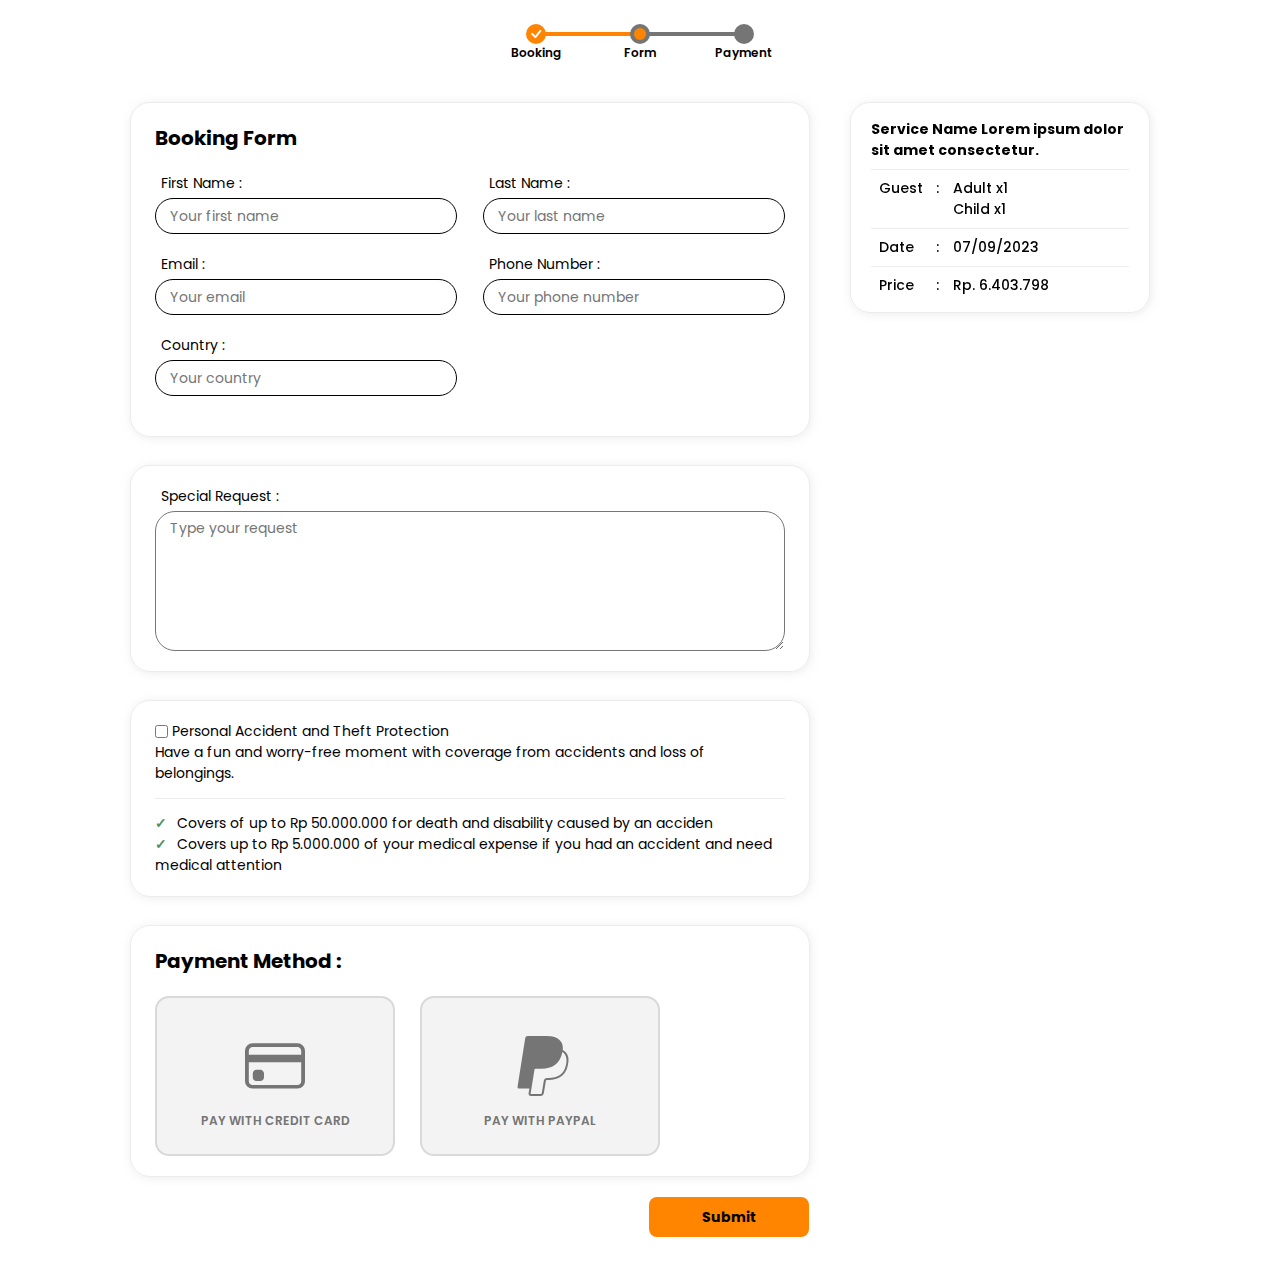
==== booking-form/index.html @ c2bf3e69 "fix result" ====
<!DOCTYPE html>
<html lang="en">
  <head>
    <meta charset="UTF-8" />
    <meta name="viewport" content="width=device-width, initial-scale=1.0" />
    <title>Booking Form</title>
    <link rel="stylesheet" href="/css/global.css" />
    <link rel="preconnect" href="https://fonts.googleapis.com" />
    <link rel="preconnect" href="https://fonts.gstatic.com" crossorigin />
    <link
      href="https://fonts.googleapis.com/css2?family=Poppins:ital,wght@0,200;0,300;0,400;0,500;0,600;0,700;0,800;0,900;1,200;1,300;1,400;1,500;1,600;1,700;1,800;1,900&display=swap"
      rel="stylesheet"
    />
    <link
      rel="stylesheet"
      href="https://cdn.jsdelivr.net/npm/bootstrap-icons@1.10.5/font/bootstrap-icons.css"
    />
  </head>
  <body>
    <main class="content111">
      <div class="step-containerhjk1270">
        <span class="step-grouphjk1270">
          <div class="label-done1270">
            <i class="bi bi-check"></i>
          </div>
          <p>Booking</p>
        </span>
        <span class="step-grouphjk1270">
          <div class="label-hjk1270 label-hjk1270-active"></div>
          <p>Form</p>
        </span>
        <span class="step-grouphjk1270">
          <div class="label-hjk1270"></div>
          <p>Payment</p>
        </span>
      </div>
      <section class="container2side1111">
        <article class="form-booking-comp111">
          <div class="form-booking10101">
            <h1 class="title-form10101">Booking Form</h1>
            <label for="first-name" class="inputs-booking10101">
              <div class="label-witherr11">
                <p>First Name :</p>
                <p id="err-fn" class="err-input10101">*input empty</p>
              </div>
              <input
                type="text"
                name="first_name"
                id="first-name"
                placeholder="Your first name"
              />
            </label>
            <label for="last-name" class="inputs-booking10101">
              <div class="label-witherr11">
                <p>Last Name :</p>
                <p id="err-ln" class="err-input10101">*input empty</p>
              </div>
              <input
                type="text"
                name="last_name"
                id="last-name"
                placeholder="Your last name"
              />
            </label>
            <label for="email" class="inputs-booking10101">
              <div class="label-witherr11">
                <p>Email :</p>
                <p id="err-email" class="err-input10101">*input empty</p>
              </div>
              <input
                type="text"
                name="email"
                id="email"
                placeholder="Your email"
              />
            </label>
            <label for="phone" class="inputs-booking10101">
              <div class="label-witherr11">
                <p>Phone Number :</p>
                <p id="err-phone" class="err-input10101">*input empty</p>
              </div>
              <input
                type="text"
                name="phone"
                id="phone"
                placeholder="Your phone number"
              />
            </label>
            <label for="country" class="inputs-booking10101">
              <div class="label-witherr11">
                <p>Country :</p>
                <p id="err-country" class="err-input10101">*input empty</p>
              </div>
              <input
                type="text"
                name="country"
                id="country"
                placeholder="Your country"
              />
            </label>
          </div>
          <!-- <div class="form-booking10101">
            <h2 class="title-form10101">Pickup Details</h2>
            <label for="pickup-loc" class="inputs-booking10101">
              <div class="label-witherr11">
                <p>Pickup location :</p>
                <p id="err-pickup" class="err-input10101">*input empty</p>
              </div>
              <input
                type="text"
                name="pickup"
                id="pickup-loc"
                placeholder="Pickup location"
              />
            </label>
            <label for="dropoff-loc" class="inputs-booking10101">
              <div class="label-witherr11">
                <p>Drop-off location :</p>
                <p id="err-dropoff" class="err-input10101">*input empty</p>
              </div>
              <input
                type="text"
                name="dropoff"
                id="dropoff-loc"
                placeholder="Drop-off location"
              />
            </label>
          </div> -->
          <div class="form-booking10101">
            <label for="request" class="inputs-booking10101">
              <p>Special Request :</p>
              <textarea
                name="request"
                id="request"
                rows="6"
                placeholder="Type your request"
              ></textarea>
            </label>
          </div>
          <div class="form-booking10101">
            <div class="flex">
              <input type="checkbox" name="protection" id="protection" />
              <label for="protection"
                >Personal Accident and Theft Protection</label
              >
            </div>
            <p>
              Have a fun and worry-free moment with coverage from accidents and
              loss of belongings.
            </p>
            <ul class="desc-prot111">
              <li>
                Covers of up to Rp 50.000.000 for death and disability caused by
                an acciden
              </li>
              <li>
                Covers up to Rp 5.000.000 of your medical expense if you had an
                accident and need medical attention
              </li>
            </ul>
          </div>
          <div class="form-booking10101">
            <h2 class="title-form10101">Payment Method :</h2>
            <label for="credit-card" class="payment-method1270">
              <i class="bi bi-credit-card"></i>
              <input
                type="radio"
                name="payment"
                id="credit-card"
                value="credit-card"
              />
              <p>PAY WITH CREDIT CARD</p>
            </label>
            <label for="paypal" class="payment-method1270">
              <i class="bi bi-paypal"></i>
              <input type="radio" name="payment" id="paypal" value="paypal" />
              <p>PAY WITH PAYPAL</p>
            </label>
            <p id="err-payment" class="err-paymentmethod1111">
              *payment method not selected
            </p>
          </div>
        </article>

        <span class="side-content111">
          <div class="result-side111">
            <h2 class="mb-2">
              Service Name Lorem ipsum dolor sit amet consectetur.
            </h2>
            <div class="flexgap5678">
              <p class="tags8909">Guest</p>
              <span>
                <p>Adult x1</p>
                <p>Child x1</p>
              </span>
            </div>
            <div class="flexgap5678">
              <p class="tags8909">Date</p>
              <p>07/09/2023</p>
            </div>
            <div class="flexgap5678">
              <p class="tags8909">Price</p>
              <p>Rp. 6.403.798</p>
            </div>
          </div>
        </span>
      </section>
      <div class="actionpage1270">
        <button id="submit-booking" class="btn-prime">Submit</button>
      </div>
    </main>
  </body>

  <script src="./booking-form.js"></script>
</html>
---- css/global.css ----
:root {
  --max-width: 1080px;
  --color-primary: #ff8400;
  --color-primary-50: #ff840050;
  --color-primary-hover: #cc8200;
  --color-secondary: #c38154;
  --color-accent: #757575;
  --color-newaccent: #f9e0bb;
  --color-slate: #d9d9d9;
  --color-slate-80: #d9d9d980;
  --color-slate-50: #d9d9d950;
}

html {
  scroll-behavior: smooth;
}
* {
  margin: 0;
  box-sizing: border-box;
}

main * {
  font-family: "poppins", sans-serif;
  font-size: 14px;
  transition: all;
  transition-duration: 500ms;
}
body {
  display: flex;
  justify-content: center;
  padding: 24px 0;
}
button {
  background-color: transparent;
  box-shadow: none;
  border: none;
  border-radius: 8px;
  cursor: pointer;
}
/* Hide scrollbar for Chrome, Safari and Opera */
.no-scrollbar::-webkit-scrollbar {
  display: none;
}

/* Hide scrollbar for IE, Edge and Firefox */
.no-scrollbar {
  -ms-overflow-style: none; /* IE and Edge */
  scrollbar-width: none; /* Firefox */
}

select {
  border: none;
  outline: none;
  background-color: transparent;
  /* appearance: none; */
}

.bi-star-fill {
  color: var(--color-primary);
  font-size: 15px;
  margin-right: 4px;
}
.mb-2 {
  margin-bottom: 8px;
}
.mb-5 {
  margin-bottom: 20px;
}
.my-111111 {
  margin: 6px 0;
}
.flex {
  display: flex;
  align-items: center;
  gap: 4px;
}
.flex-wrap111 {
  display: flex;
  flex-wrap: wrap;
  gap: 4px;
}

.group-comp111 {
  display: flex;
  gap: 8px;
  align-items: center;
}

.content111 {
  display: flex;
  flex-direction: column;
  width: 100%;
  max-width: var(--max-width);
  padding: 0 30px;
  /* border: solid 1px; */
}
.filter-component111 {
  display: flex;
  flex-wrap: wrap;
  gap: 16px;
}

.discount1111,
.tagprice-discount {
  font-size: 12px;
  color: var(--color-accent);
  text-decoration: line-through;
}

.btn-line111 {
  font-weight: 500;
  color: darkblue;
  text-decoration: underline;
  cursor: pointer;
  padding: 2px 4px;
  /* border: solid 1px; */
}
.btn-line111:hover {
  color: var(--color-primary);
}
.btn-prime {
  display: flex;
  justify-content: center;
  align-items: center;
  height: 40px;
  padding: 0 24px;
  font-weight: 700;
  border-radius: 8px;
  background-color: var(--color-primary);
  text-decoration: none;
  color: black;
}
.btn-prime:hover,
.btn-outline-prime:hover {
  scale: 1.05;
  /* border-radius: 20px; */
}
.btn-outline-prime {
  display: flex;
  justify-content: center;
  align-items: center;
  height: 40px;
  padding: 0 24px;
  font-weight: 700;
  border-radius: 8px;
  border: solid 2px var(--color-primary);
  background-color: white;
  text-decoration: none;
  color: var(--color-primary);
}
.btn-roundfull-sec {
  display: flex;
  align-items: center;
  gap: 16px;
  /* height: 32px; */
  padding: 4px 12px;
  border-radius: 16px;
  text-decoration: none;
  color: black;
  font-weight: 500;
  background-color: var(--color-slate);
  cursor: pointer;
}
.btn-roundfull-sec:hover {
  background-color: var(--color-slate-80);
}

label:has(.bi-search) {
  display: flex;
  gap: 12px;
  align-items: center;
  padding: 4px 16px;
  border-radius: 16px;
  background-color: var(--color-slate);
}
label:has(.bi-search) input {
  outline: none;
  border: none;
  background-color: transparent;
}

.btn-square-round-outline {
  display: flex;
  gap: 8px;
  align-items: center;
  padding: 4px 16px;
  border: solid 2px;
  border-radius: 8px;
  cursor: pointer;
}

.btn-square-round-outline:hover,
.btn-square-round-outline:focus {
  border-radius: 20px;
}

.filter-component112 {
  display: flex;
  flex-wrap: wrap;
  margin-right: auto;
  gap: 32px;
}

.filter-component122 {
  display: flex;
  flex-wrap: wrap;
  gap: 20px;
  border-left: solid 1px var(--color-slate-80);
  padding: 0 0 0 20px;
}

.mapping-card {
  display: flex;
  flex-wrap: wrap;
  gap: 16px;
}

/* CARD STYLE */
.cardprod {
  width: 242.5px;
  /* min-width: 240px;
  max-width: 256px; */
  min-height: 328px;
  /* background-color: var(--color-slate-80); */
  border: solid 1px var(--color-slate-80);
  border-radius: 16px;
  overflow: hidden;
  cursor: pointer;
  text-decoration: none;
  color: black;
}
.cardprod:hover {
  scale: 1.02;
  border-radius: 8px;
  box-shadow: 0px 0px 10px var(--color-slate);
}
.cardprod:hover img {
  scale: 1.15;
}

.imgmap-card {
  width: 100%;
  height: 125px;
  display: flex;
  overflow: hidden;
}
.imgmap-card img {
  width: 100%;
  height: auto;
  object-fit: cover;
}

.descmap-card {
  display: flex;
  flex-direction: column;
  padding: 16px;
}
.descmap-card .rate-descmapcard {
  display: flex;
  align-items: flex-end;
}
.descmap-card .rate-descmapcard {
  color: var(--color-accent);
}

.tagmap-card {
  padding: 2px 8px;
  border-radius: 16px;
  background-color: var(--color-slate-50);
  color: var(--color-accent);
  font-size: 12px;
}
.tagprice-mapcard {
  font-size: 16px;
}

.tagmap-card-prime {
  padding: 2px 8px;
  border-radius: 12px;
  background-color: var(--color-primary-50);
  color: var(--color-primary);
  font-weight: 500;
}

/* END CARD STYLE */

/* PAGINATION STYLE */
.pagination-container111 {
  display: flex;
  justify-content: center;
  gap: 20px;
}
.btn-pagination111 {
  display: flex;
  align-items: center;
  height: 44px;
  padding: 0 12px;
  border-radius: 10px;
  border: solid 2px;
  cursor: pointer;
  font-weight: 600;
}
.btn-pagination111:hover {
  scale: 1.05;
  background-color: var(--color-primary-50);
  border-color: var(--color-primary);
}
.btn-pagination111:has(i) .bi {
  font-size: 20px;
}
/* END PAGINATION STYLE */

/* DROP DOWN FILTER */
#btn-filter {
  display: none;
}
.btn-square-round-outline:has(input[type="checkbox"]:checked) {
  border-radius: 20px;
}
.backcomp111 {
  display: none;
  justify-content: center;
  align-items: center;
  position: fixed;
  top: 0;
  left: 0;
  width: 100vw;
  height: 100vh;
  background-color: rgba(0, 0, 0, 0.8);
  z-index: 12;
}
.maxwidth-comp {
  max-width: var(--max-width);
  display: grid;
  place-items: center;
  /* border: solid 1px black; */
}
.dropcontent-filter {
  display: flex;
  flex-direction: column;
  padding: 16px;
  border: solid 1px var(--color-slate-50);
  background-color: white;
  border-radius: 20px;
  width: 50%;
  max-height: 80vh;
  /* max-width: 80%; */
  /* min-width: 500px;
  min-height: 300px; */
  /* position: absolute;
  top: 52px;
  right: 0; */
  /* z-index: 20; */
  box-shadow: -1px 1px 20px var(--color-slate-80);
}
.content-onscroll111 {
  width: 100%;
  height: 100%;
  display: flex;
  flex-direction: column;
  overflow-y: auto;
}
.head-modal111 {
  display: flex;
  justify-content: space-between;
  align-items: center;
  position: relative;
}
.head-modal111 h3 {
  font-size: 20px;
  color: var(--color-primary);
  text-shadow: 1px 1px 3px black;
}
.bi-x-circle {
  margin-top: 2px;
  font-size: 30px;
}
.head-modal111 button {
  width: 31px;
  height: 31px;
  display: flex;
  justify-content: center;
  align-items: center;
  /* border: solid 1px black; */
  border-radius: 50%;
  margin-top: -6px;
  /* position: absolute;
  top: -58px;
  right: -58px;
  z-index: 5; */
}
#btn-close:hover {
  rotate: 90deg;
  color: var(--color-primary);
}
.sub-filter111 {
  border-top: solid 1px var(--color-slate-80);
  padding: 10px 4px;
  margin: 4px 0;
}
.sub-filter111:first-child {
  margin-top: 10px 0;
}
.submit-filter111 {
  display: flex;
  justify-content: end;
  margin-bottom: 0;
  padding-top: 4px;
  padding-bottom: 0;
}
.title-sub111 {
  margin-bottom: 8px;
  display: flex;
  /* align-items: center; */
}
.title-sub111::before {
  content: "";
  display: block;
  width: 6px;
  height: 16px;
  background-color: var(--color-primary);
  /* border-radius: 0 4px 4px 0; */
  margin-right: 4px;
  margin-top: 1px;
}
.filter-price111 {
  display: flex;
  align-items: center;
}
.filter-price111 span {
  width: 26%;
  height: 1px;
  border: solid 1px black;
}
.filter-price111 input {
  padding: 2px 12px;
  outline: none;
  border: solid 2px black;
  border-radius: 16px;
  width: 120px;
}
.filter-price111 input:focus {
  border-radius: 6px;
  border: solid 2px var(--color-primary);
}
/* END DROP DOWN FILTER */

/* POPULAR SLIDER */
.h2-popular111 {
  display: flex;
}
.h2-popular111::before {
  content: "";
  display: block;
  width: 8px;
  height: 18px;
  margin: 1px 6px 0 0;
  background-color: var(--color-primary);
  border-top-right-radius: 4px;
  border-bottom-right-radius: 4px;
}
section:has(.swiper) {
  position: relative;
}
.swiper {
  width: 100%;
  height: 340px;
}
.swiper .cardprod {
  width: 100%;
}
.swiper .cardprod:hover {
  scale: 1;
}
section .swiper-button-prev {
  width: 36px;
  height: 36px;
  border-radius: 50%;
  border: solid 2px var(--color-primary-50);
  background-color: var(--color-slate-50);
  top: 45%;
  left: -20px;
}
section .swiper-button-next {
  width: 36px;
  height: 36px;
  border-radius: 50%;
  border: solid 2px var(--color-primary-50);
  background-color: var(--color-slate-50);
  top: 45%;
  right: -20px;
}
section .swiper-button-prev:hover,
section .swiper-button-next:hover {
  scale: 1.1;
  border: solid 2px var(--color-primary);
  background-color: var(--color-slate-80);
}
section .swiper-button-prev:active,
section .swiper-button-next:active {
  scale: 0.9;
  transition-duration: 100ms;
}
section .swiper-button-prev::after,
section .swiper-button-next::after {
  font-size: 16px;
  font-weight: 900;
  color: var(--color-primary-50);
  transition: all;
  transition-duration: 500ms;
}
section .swiper-button-prev:hover::after,
section .swiper-button-next:hover::after {
  color: var(--color-primary);
}
/* END POPULAR SLIDER */

/* DETAILS PAGE */
.other-search111 {
  width: 100%;
  display: flex;
  justify-content: end;
  margin-left: auto;
}
.other-search111 input {
  width: 30%;
  height: 40px;
  padding: 0 16px;
  border: solid 2px var(--color-primary-50);
  border-top-left-radius: 20px;
  border-bottom-left-radius: 20px;
}
.other-search111 input:focus {
  outline: none;
  border-color: var(--color-primary);
  border-top-left-radius: 6px;
  border-bottom-left-radius: 6px;
}
.other-search111 input:focus + button {
  background-color: var(--color-primary);
  padding: 0 12px;
  border-top-right-radius: 6px;
  border-bottom-right-radius: 6px;
  color: black;
}
.other-search111 button {
  height: 40px;
  padding: 0 16px 0 8px;
  background-color: var(--color-primary-50);
  border-top-left-radius: 0;
  border-bottom-left-radius: 0;
  border-top-right-radius: 20px;
  border-bottom-right-radius: 20px;
  font-weight: 500;
  color: var(--color-accent);
}
.other-search111 button:active {
  scale: 0.9;
  transition-duration: 100ms;
}

.content-details111 {
  width: 100%;
  display: flex;
  flex-direction: column;
  gap: 8px;
  margin-bottom: 20px;
}
.content-details111 h1 {
  font-size: 24px;
}
.content-details111 .bi-star-fill {
  font-size: 18px;
}
.content-details111 #btn-wishlist {
  margin-left: auto;
  font-weight: 500;
}

.jumbotron-container111 {
  display: flex;
  gap: 6px;
}
.jumbotron111 {
  display: flex;
  width: 70%;
  height: 474px;
  border-radius: 20px 0 0 20px;
  overflow: hidden;
}
.jumbotron111 img {
  width: 100%;
  height: auto;
  object-fit: cover;
}
.jumbotron121 {
  width: 30%;
  display: flex;
  flex-direction: column;
  gap: 6px;
}
.jumbotron121 span {
  display: flex;
  width: 100%;
  height: 50%;
  overflow: hidden;
}
.jumbotron121 span:first-child {
  border-top-right-radius: 20px;
}
.jumbotron121 span:last-child {
  border-bottom-right-radius: 20px;
}
.jumbotron121 span img {
  width: 100%;
  height: auto;
  object-fit: cover;
}

.details-comp111 {
  display: flex;
  gap: 20px;
  margin: 20px 0;
}

.side-content111 {
  width: 30%;
  display: flex;
  flex-direction: column;
  position: relative;
}
.side-content-price111 {
  width: 100%;
  padding: 16px 20px;
  display: flex;
  flex-direction: column;
  /* gap: 14px; */
  background-color: white;
  border: solid 1px var(--color-slate-80);
  border-radius: 20px;
  box-shadow: 1px 1px 8px var(--color-slate-80);
  position: sticky;
  top: 10px;
  right: 0;
  z-index: 1;
}

.side-content-price111 .flex {
  margin-bottom: 14px;
}
.side-content-price111 p {
  font-weight: 500;
}
.side-content-price111 h3 {
  font-size: 20px;
}

/* MAIN DETAILS */
.details-content111 {
  width: 70%;
  /* min-height: 120vh; */
  display: flex;
  flex-direction: column;
  padding-right: 24px;
  /* border: solid 1px var(--color-slate-80);
  padding: 14px 4px;
  border-radius: 20px;
  box-shadow: 1px 1px 8px var(--color-slate-80); */
}
.details-content111 * {
  font-size: 16px;
}
.megaphone-info111 {
  display: flex;
  gap: 8px;
}
.megaphone-info111 .bi-megaphone-fill {
  font-size: 20px;
  color: var(--color-accent);
}
.packs-includes111 {
  display: flex;
  flex-wrap: wrap;
  column-gap: 10%;
  row-gap: 10px;
  margin: 20px 0;
  padding: 14px 0;
  border-top: solid 1px var(--color-slate-80);
  border-bottom: solid 1px var(--color-slate-80);
}
.packs-includes111 .flex {
  gap: 14px;
  /* min-width: 30%; */
}

/* CARD PACKAGE */
.package-components111 {
  width: 100%;
  /* min-height: 160vh; */
  display: flex;
  flex-direction: column;
  margin: 20px 0;
}
.title-package111 {
  margin-top: 20px;
  font-size: 20px;
}
.title-line1111 {
  display: block;
  width: 140px;
  height: 3px;
  margin: 0 0 20px 4px;
  background-color: var(--color-primary);
  border-radius: 2px;
}
.container-package111 {
  width: 100%;
  display: flex;
  flex-direction: column;
  gap: 14px;
}
.card-packages111 {
  width: 100%;
  display: flex;
  flex-direction: column;
  gap: 4px;
  border: solid 1px var(--color-slate-80);
  border-radius: 16px;
  box-shadow: 1px 1px 8px var(--color-slate-80);
}
.card-packages111:hover {
  border-radius: 8px;
  box-shadow: 1px 1px 12px var(--color-slate);
}
.card-content111 {
  flex: 1;
  width: 100%;
  display: flex;
  flex-direction: column;
  /* width: 70%; */
  padding: 12px 12px 12px 16px;
}
.card-content111 h4 {
  font-size: 16px;
  margin-bottom: 8px;
}

.card-side111 {
  width: 240px;
  height: 100%;
  padding: 12px 16px 12px 0;
  display: flex;
  flex-direction: column;
  justify-content: end;
}
.card-side111 .flex {
  margin-bottom: 8px;
}
.card-side111 h5 {
  font-size: 18px;
}
/* END CARD PACKAGE */

/* FORM SELECTED */
.form-component111 {
  width: 100%;
  /* display: flex; */
  display: none;
  gap: 20px;
  padding: 20px;
  border-top: solid 1px var(--color-slate-80);
}
.date-comp1111 {
  flex: 0.5;
}
#caledar,
#calendar * {
  transition: none;
}
#calendar {
  /* width: 100%; */
  /* padding: 12px 16px; */
  flex: 0.7;
  height: 464px;
}
#calendar .fc-header-toolbar {
  border: solid 1px var(--color-slate);
  padding: 14px 20px 16px;
  border-top-left-radius: 12px;
  border-top-right-radius: 12px;
  margin: 0;
}
#calendar table {
  border: solid 1px var(--color-slate);
  border-top: none;
  border-bottom-left-radius: 12px;
  border-bottom-right-radius: 12px;
  overflow: hidden;
}
#calendar .fc .fc-daygrid-body-unbalanced .fc-daygrid-day-events {
  /* min-height: 10px; */
  display: none;
}
#calendar .fc-daygrid-day-events {
  /* display: none; */
  min-height: 1px;
}
.fc .fc-daygrid-day-frame {
  display: flex;
  flex-direction: column;
  justify-content: center;
  align-items: center;
}
#calendar .fc-daygrid-day-top .fc-daygrid-day-number {
  font-size: 16px;
  font-weight: 700;
}
.fc .fc-button-primary {
  background-color: var(--color-primary-50);
  color: black;
}
.fc .fc-highlight {
  background-color: var(--color-primary-50);
}

/* FORM INPUT */
.form-input-group111 {
  display: flex;
  flex-direction: column;
}
.form-input-group111 .h2-popular111 {
  font-size: 18px;
  font-weight: 600;
}
.form-input-group111 .h2-popular111::before {
  height: 24px;
}
.form-input-booking1111 {
  display: flex;
  gap: 20px;
}
.label-form1111 {
  display: flex;
  flex-direction: column;
  gap: 2px;
}
.label-form1111 #datepicker,
.flatpickr-mobile {
  padding: 8px 20px;
  background-color: var(--color-slate-80);
  border-radius: 20px;
  border: none;
  outline: none;
}
.input-qty111 {
  display: flex;
  align-items: center;
  gap: 14px;
  padding: 6px 12px;
  background-color: var(--color-slate-80);
  border-radius: 20px;
}
.input-qty111 p {
  font-style: italic;
  color: var(--color-accent);
  margin-right: auto;
}
.input-qty111 input {
  width: 24px;
  background-color: transparent;
  border: none;
  outline: none;
  text-align: center;
  font-size: 16px;
  font-weight: 700;
}
.input-qty111 i {
  margin-top: 2px;
  font-size: 20px;
}
.btn-qty111 {
  width: 24px;
  height: 24px;
  border-radius: 50%;
  border: solid 2px black;
  display: grid;
  place-content: center;
  background-color: var(--color-primary-50);
}
.btn-qty111:active {
  scale: 0.9;
  transition-duration: 100ms;
}

.form-guest111 {
  flex: 0.3;
  width: 100%;
  display: flex;
  flex-direction: column;
  gap: 20px;
}
.btnaction-container111 {
  display: flex;
  flex-direction: column;
  gap: 14px;
  margin-top: auto;
}
.btnaction-container111 .flex {
  justify-content: center;
}
.total-price111 {
  font-size: 20px;
}
.btnaction-container111 button {
  flex: 1;
}

/* FORM ACTION COMPONENT */
.form-actioncomp111 {
  margin-left: auto;
  margin-top: auto;
}
.form-actioncomp111 .flex {
  min-width: 260px;
  margin-top: 10px;
  justify-content: end;
}
.form-actioncomp111 .flex button {
  flex: 1;
}

/* END FORM SELECTED */

/* MODAL DETAILS */
.comp-bg111 {
  position: fixed;
  top: 0;
  left: 0;
  width: 100vw;
  height: 100vh;
  /* display: grid; */
  display: none;
  place-items: center;
  background-color: rgba(0, 0, 0, 0.8);
  z-index: 2;
}
.content-modal1111 {
  width: 66%;
  height: 80vh;
  background-color: white;
  padding: 20px;
  border-radius: 20px;
  display: flex;
  flex-direction: column;
}
.title-modal-comp111 {
  width: 100%;
  display: flex;
  flex-direction: column;
  position: relative;
}
.title-modal-comp111 #btn-close {
  position: absolute;
  top: -8px;
  right: -8px;
}
.title-modal-comp111 #btn-close:hover {
  /* margin-top: -1px; */
  top: -9px;
}
.content-modal1111 h1 {
  font-size: 20px;
}
.main-modal111 {
  width: 100%;
  height: 100%;
  overflow-y: auto;
  padding-right: 6px;
}
.subcontent-details111 {
  margin: 10px 0 16px 16px;
  padding-bottom: 10px;
  border-bottom: solid 1px var(--color-slate-80);
}
.subcontent-details111:last-child {
  border: none;
}
.subcontent-details111 h3 {
  font-weight: 600;
  margin-top: 14px;
  margin-bottom: 8px;
}
/* END DETAILS PAGE */

.btn-prime:active,
.btn-outline-prime:active,
#btn-close:active,
.btn-slider111:active {
  scale: 1;
  transition-duration: 100ms;
}

.calendar-container {
  display: none;
  /* Other styles */
}

.calendar-header {
  display: flex;
  justify-content: space-between;
  align-items: center;
  background-color: #f0f0f0;
  padding: 8px;
  font-weight: bold;
}

.prev-month,
.next-month {
  cursor: pointer;
}

.calendar-grid {
  display: grid;
  grid-template-columns: repeat(7, 1fr);
  gap: 5px;
  /* Other styles */
}

/* OTHER DESCRIPTIONS */
.other-desc-2222 {
  display: flex;
  flex-direction: row-reverse;
  gap: 20px;
  margin: 60px 0 0;
}
.main-sidecomp-2211 {
  width: 70%;
  display: flex;
  flex-direction: column;
  padding-right: 20px;
  /* border: solid 2px black; */
}
.main-sidecomp-2211 * {
  font-size: 16px;
}
.title-otherdesc111 {
  font-size: 20px;
}
.main-sidecomp-2211 .h2-popular111 {
  padding-top: 16px;
  margin-bottom: 14px;
}
.main-sidecomp-2211 hr {
  margin: 20px 0;
}
.main-sidecomp-2211 li {
  margin-bottom: 10px;
}
.main-sidecomp-2211 li:first-child {
  margin-top: 6px;
}
.main-sidecomp-2211 li:last-child {
  margin-bottom: 20px;
}

/* REVIEW */
#review-asd1 {
  margin-top: 60px;
  margin-bottom: 20px;
  padding-top: 10px;
}
.review-comp1111 {
  width: 100%;
  display: flex;
  flex-direction: column;
  gap: 20px;
}
.card-review1111 {
  width: 100%;
  display: flex;
  gap: 20px;
  padding: 14px;
  border: solid 1px var(--color-slate-80);
  border-radius: 14px;
  box-shadow: 1px 1px 8px var(--color-slate-80);
}
.card-review1111 .images789 {
  width: 100px;
  height: 100px;
  display: flex;
  /* border: solid 2px black; */
  border-radius: 50%;
  overflow: hidden;
}
.images789 img {
  width: 100%;
  height: auto;
  object-fit: cover;
}
.reviewdesc111 {
  flex: 1;
  display: flex;
  flex-direction: column;
}
.reviewdesc111 .date-review7899 {
  font-style: italic;
  color: var(--color-accent);
  margin-left: auto;
  font-size: 14px;
}
.reviewdesc111 h5 {
  margin: 2px 0;
}
.reviewdesc111 .desc7899 {
  font-size: 12px;
}

.side-comp-2222 {
  width: 30%;
  display: flex;
  flex-direction: column;
  align-items: center;
  /* border: solid 2px black; */
  position: relative;
}
.menu-side111 {
  width: 90%;
  display: flex;
  border: solid 1px var(--color-slate-50);
  border-radius: 16px;
  padding: 14px 0;
  margin-top: 14px;
  position: sticky;
  top: 136px;
  left: 0;
  background-color: var(--color-slate-50);
  z-index: 0;
}
.pointer-menu111 {
  display: flex;
  height: 100%;
}
.pointer-menu111 span {
  background-color: var(--color-primary);
  margin-top: 0px;
  width: 14px;
  height: 30px;
  border-top-right-radius: 6px;
  border-bottom-right-radius: 6px;
}
.menu-list1111 {
  width: 100%;
  display: flex;
  flex-direction: column;
  gap: 20px;
}
.btn-menu1111 {
  height: 30px;
  /* border: solid 1px black; */
  text-align: left;
  font-weight: 600;
}

/* END OTHER DESCRIPTIONS */

/* BOOKING PAGE */
.container2side1111 {
  display: flex;
  gap: 20px;
  margin: 20px 0;
}

/* STEP */
.step-containerhjk1270 {
  display: flex;
  gap: 4px;
  margin: auto;
  margin-bottom: 20px;
}
.step-grouphjk1270 {
  display: flex;
  flex-direction: column;
  align-items: center;
  width: 100px;
}
.label-hjk1270 {
  width: 20px;
  height: 20px;
  display: flex;
  border-radius: 50%;
  background-color: var(--color-accent);
  position: relative;
}
.label-hjk1270::after {
  content: "";
  display: flex;
  width: 100px;
  height: 4px;
  background-color: var(--color-accent);
  position: absolute;
  top: 8px;
  left: 16px;
}
.label-hjk1270-active::before {
  content: "";
  display: flex;
  width: 12px;
  height: 12px;
  border-radius: 50%;
  background-color: var(--color-primary);
  position: absolute;
  top: 4px;
  left: 4px;
}
.step-grouphjk1270:last-child .label-hjk1270::after {
  display: none;
  width: 100px;
  height: 4px;
  background-color: var(--color-primary-50);
  position: absolute;
  top: 8px;
  left: 20px;
}
.step-grouphjk1270 p {
  font-size: 12px;
  font-weight: 600;
}
/*  */
.label-done1270 {
  width: 20px;
  height: 20px;
  display: flex;
  border-radius: 50%;
  background-color: var(--color-primary);
  position: relative;
}
.label-done1270::after {
  content: "";
  display: flex;
  width: 100px;
  height: 4px;
  background-color: var(--color-primary);
  position: absolute;
  top: 8px;
  left: 16px;
}
.label-done1270::before {
  content: "";
  display: none;
  width: 12px;
  height: 12px;
  border-radius: 50%;
  background-color: var(--color-slate-80);
  position: absolute;
  top: 4px;
  left: 4px;
}
.label-done1270 .bi {
  position: absolute;
  top: -5px;
  left: 0px;
  font-size: 20px;
  z-index: 1;
  /* color: var(--color-accent); */
  color: white;
}

.form-booking-comp111 {
  width: 70%;
  /* min-height: 200vh; */
  display: flex;
  flex-direction: column;
  padding-right: 20px;
  gap: 28px;
}
.form-booking10101 {
  display: flex;
  flex-wrap: wrap;
  gap: 4%;
  /* gap: 20px; */
  padding: 20px 24px;
  /* margin: 20px 0; */
  border: solid 1px var(--color-slate-80);
  border-radius: 20px;
  box-shadow: 1px 1px 8px var(--color-slate-80);
}
.title-form10101 {
  font-size: 20px;
  width: 100%;
  margin: 0 0 20px;
}
.form-booking10101 .inputs-booking10101 {
  width: 48%;
  /* flex: 0.5; */
  min-width: 200px;
  display: flex;
  flex-direction: column;
}
.label-witherr11,
.inputs-booking10101:has(textarea) p {
  display: flex;
  justify-content: space-between;
  align-items: end;
  padding: 0 6px;
  margin-bottom: 4px;
}
.err-input10101 {
  font-size: 12px;
  color: #ff2171;
  display: none;
}

.inputs-booking10101 input {
  height: 36px;
  border-radius: 18px;
  border: solid 1px black;
  padding: 0 14px;
  margin-bottom: 20px;
}
.inputs-booking10101 input:focus,
.inputs-booking10101 textarea:focus {
  border-radius: 6px;
  border: solid 1px var(--color-primary);
  outline: solid 2px var(--color-primary);
}
.inputs-booking10101 input:not(:placeholder-shown),
.inputs-booking10101 textarea:not(:placeholder-shown) {
  border-radius: 6px;
}
.form-booking10101 .inputs-booking10101:has(textarea) {
  width: 100%;
}
.inputs-booking10101 textarea {
  border-radius: 20px;
  padding: 6px 14px;
}

.desc-prot111 {
  border-top: solid 1px var(--color-slate-80);
  margin-top: 14px;
  padding: 14px 0 0 0;
  list-style: none;
}
.desc-prot111 li::before {
  content: "\2713"; /* Tanda centang Unicode */
  margin-right: 6px;
  color: #539165;
  font-weight: 900;
}

/* SIDE BOOKING PAGE */
.result-side111 {
  width: 100%;
  display: flex;
  flex-direction: column;
  padding: 16px 20px;
  border: solid 1px var(--color-slate-80);
  border-radius: 20px;
  box-shadow: 1px 1px 8px var(--color-slate-80);
  position: sticky;
  top: 14px;
  left: 0;
}
.flexgap5678 {
  display: flex;
  gap: 14px;
  border-top: solid 1px var(--color-slate-80);
  padding: 8px;
  /* margin: 4px; */
}
.flexgap5678:last-child {
  padding-bottom: 0;
}
.result-side111 p {
  font-weight: 500;
}
.result-side111 .tags8909 {
  display: flex;
  width: 60px;
}
.result-side111 .tags8909::after {
  content: ":";
  margin-left: auto;
}

.payment-method1270 {
  display: flex;
  flex-direction: column;
  justify-content: center;
  align-items: center;
  width: 240px;
  height: 160px;
  border: solid 2px var(--color-slate);
  background-color: var(--color-slate-50);
  border-radius: 14px;
  cursor: pointer;
}
.payment-method1270 p {
  font-weight: 600;
  font-size: 12px;
  color: var(--color-accent);
}
.payment-method1270:hover {
  box-shadow: 1px 1px 8px var(--color-slate);
}
.payment-method1270 .bi {
  font-size: 60px;
  color: var(--color-accent);
  /* transition-duration: 200ms; */
}
.payment-method1270:hover .bi,
.payment-method1270:hover p {
  color: var(--color-primary);
  /* transition-duration: 500ms; */
}
.payment-method1270 input {
  display: none;
}
.payment-method1270:has(input[type="radio"]:checked) {
  border-color: var(--color-primary-50);
}
.payment-method1270:has(input[type="radio"]:checked) .bi,
.payment-method1270:has(input[type="radio"]:checked) p {
  color: var(--color-primary);
}

.err-paymentmethod1111 {
  width: 100%;
  /* display: flex; */
  color: #ff2171;
  font-size: 12px;
  margin-top: 8px;
  display: none;
}

.actionpage1270 {
  display: flex;
  width: 70%;
  justify-content: end;
  padding-right: 35px;
}
.actionpage1270 button {
  width: 160px;
}
/* END BOOKING PAGE */

/* RESULT PAGE */
.container1side1111 {
  display: flex;
  flex-direction: column;
  gap: 20px;
  margin: 20px 0;
}
.cardresult-payment1021 {
  width: 100%;
  display: flex;
  flex-direction: column;
  border: solid 1px var(--color-slate-80);
  border-radius: 20px;
  box-shadow: 1px 1px 8px var(--color-slate-50);
  overflow: hidden;
}
.cardresult-payment1021 * {
  font-size: 16px;
}
.cardresult-payment1021 h2 {
  padding: 12px 20px;
  font-size: 20px;
}
.tablerows-tr1011 {
  display: flex;
  gap: 12px;
  padding: 12px 20px;
  border-top: solid 1px var(--color-slate-80);
}
/* .tablerows-tr1011:nth-child(odd) {
  background: linear-gradient(
    to right,
    rgba(255, 166, 0, 0),
    rgba(255, 165, 0, 0.1)
  );
} */
.tablerows-tr1011:nth-child(even) {
  background: linear-gradient(
    to left,
    rgba(255, 255, 255, 0),
    rgba(255, 132, 0, 0.1)
  );
}
.tablehead-th1011 {
  width: 160px;
  display: flex;
}
.tablehead-th1011::after {
  content: ":";
  margin-left: auto;
}
.tablerows-tr1011 *:nth-child(2) {
  flex: 1;
}
/* END RESULT PAGE */

@media (max-width: 768px) {
  .btn-pagination111 {
    height: 30px;
    padding: 0 8px;
  }
  .content111 {
    padding: 0 12px;
  }
  .filter-component112 {
    gap: 8px;
  }
  .filter-component112 .btn-roundfull-sec,
  label:has(.bi-search),
  .btn-roundfull-sec select {
    width: 100%;
  }
  .filter-component122 {
    width: 100%;
    border: none;
    padding: 0;
  }
  label:has(.bi-funnel) {
    margin-left: auto;
  }
  label:has(.bi-funnel) p {
    display: none;
  }

  section .swiper-button-prev {
    top: auto;
    bottom: 12px;
    left: 0;
  }
  section .swiper-button-next {
    top: auto;
    bottom: 12px;
    right: 0;
  }
  .mapping-card {
    gap: 1%;
    row-gap: 8px;
  }
  .cardprod {
    width: 49%;
    min-height: fit-content;
  }
  .descmap-card {
    padding: 8px;
  }
  .descmap-card * {
    font-size: 12px;
  }
  .descmap-card .flex p {
    font-size: 8px;
  }
  .dropcontent-filter,
  .content-modal1111 {
    width: 88%;
    padding: 12px;
    margin-bottom: 40px;
  }
  .dropcontent-filter * {
    font-size: 12px;
  }
  .dropcontent-filter .bi-x-circle {
    font-size: 30px;
  }
  .dropcontent-filter .btn-roundfull-sec {
    height: auto;
    padding: 3px 9px;
    font-size: 10px;
  }

  /* DETAILS PAGE */
  .other-search111 input {
    width: 100%;
    margin-bottom: 10px;
  }
  .content-details111 .flex,
  .title-modal-comp111 .flex {
    flex-wrap: wrap;
  }

  .jumbotron-container111 {
    flex-direction: column;
    gap: 2px;
  }
  .jumbotron-container111 .jumbotron111 {
    border-radius: 20px 20px 0 0;
    width: 100%;
    height: 200px;
  }
  .jumbotron-container111 .jumbotron121 {
    width: 100%;
    flex-direction: row;
    height: 80px;
    gap: 2px;
  }
  .jumbotron-container111 .jumbotron121 span {
    height: 100%;
  }
  .jumbotron-container111 .jumbotron121 span:first-child {
    border-radius: 0 0 0 20px;
  }

  .details-comp111 {
    flex-direction: column-reverse;
  }
  .side-content111,
  .details-content111 {
    width: 100%;
    padding: 0;
  }
  .details-content111 * {
    font-size: 14px;
  }
  .card-packages111 > .flex {
    flex-direction: column;
  }
  .card-content111 p,
  .subcontent-details111 * {
    font-size: 12px;
  }
  .card-side111 {
    width: 100%;
    padding: 14px;
  }
  .card-side111 > .flex {
    justify-content: end;
  }

  /*  */
  .form-component111,
  .form-input-booking1111 {
    flex-direction: column;
  }
  .flatpickr-mobile {
    width: 100%;
    height: 40px;
  }
  .form-input-booking1111 .flex {
    flex-wrap: wrap;
  }
  .form-input-booking1111 .input-qty111 {
    width: 100%;
  }
  .input-qty111 input {
    width: 40px;
  }
  .form-actioncomp111 {
    margin: 0;
  }
  .form-actioncomp111 .flex {
    width: 100%;
  }

  /* OTHER */
  .other-desc-2222 {
    flex-direction: column;
  }
  .side-comp-2222 {
    width: 100%;
  }
  .menu-side111 {
    margin-top: 0;
    border-top-left-radius: 0;
    border-top-right-radius: 0;
  }
  .main-sidecomp-2211 {
    width: 100%;
    padding: 0;
  }
  .main-sidecomp-2211 * {
    font-size: 14px;
  }
  .title-otherdesc111 {
    font-size: 20px;
  }
  /* CARD */
  .card-review1111 {
    gap: 10px;
    padding: 10px;
  }
  .card-review1111 .images789 {
    width: 60px;
    height: 60px;
  }
  .reviewdesc111 .flex {
    gap: 0;
  }
  .reviewdesc111 .flex .bi,
  .reviewdesc111 .date-review7899 {
    font-size: 12px;
  }
  .reviewdesc111 h5 {
    font-size: 14px;
  }
  .reviewdesc111 .desc7899 {
    font-size: 9px;
  }

  /* FORM BOOKING PAGE */
  .container2side1111 {
    flex-direction: column;
    margin: 0;
  }
  .form-booking-comp111 {
    width: 100%;
    padding: 0;
    gap: 16px;
  }
  .form-booking10101 .inputs-booking10101 {
    width: 100%;
  }
  .payment-method1270 {
    width: 48%;
    height: 120px;
  }
  .payment-method1270 .bi {
    font-size: 42px;
  }
  .payment-method1270 p {
    font-size: 10px;
    text-align: center;
  }
  .actionpage1270 {
    display: flex;
    width: 100%;
    justify-content: space-between;
    padding-right: 0px;
    margin: 28px 0;
  }
  .actionpage1270 button {
    flex: 1;
  }
}

.cardresult-payment1021 * {
  font-size: 14px;
}
.tablehead-th1011 {
  width: 124px;
}

.long-text {
  display: -webkit-box;
  -webkit-box-orient: vertical;
  overflow: hidden;
  text-overflow: ellipsis;
  -webkit-line-clamp: 2; /* Menampilkan hanya 2 baris */
  line-height: 1.5; /* Tinggi baris untuk mengatur spasi antara baris */
  max-height: 3em; /* Tinggi maksimal untuk 2 baris */
}
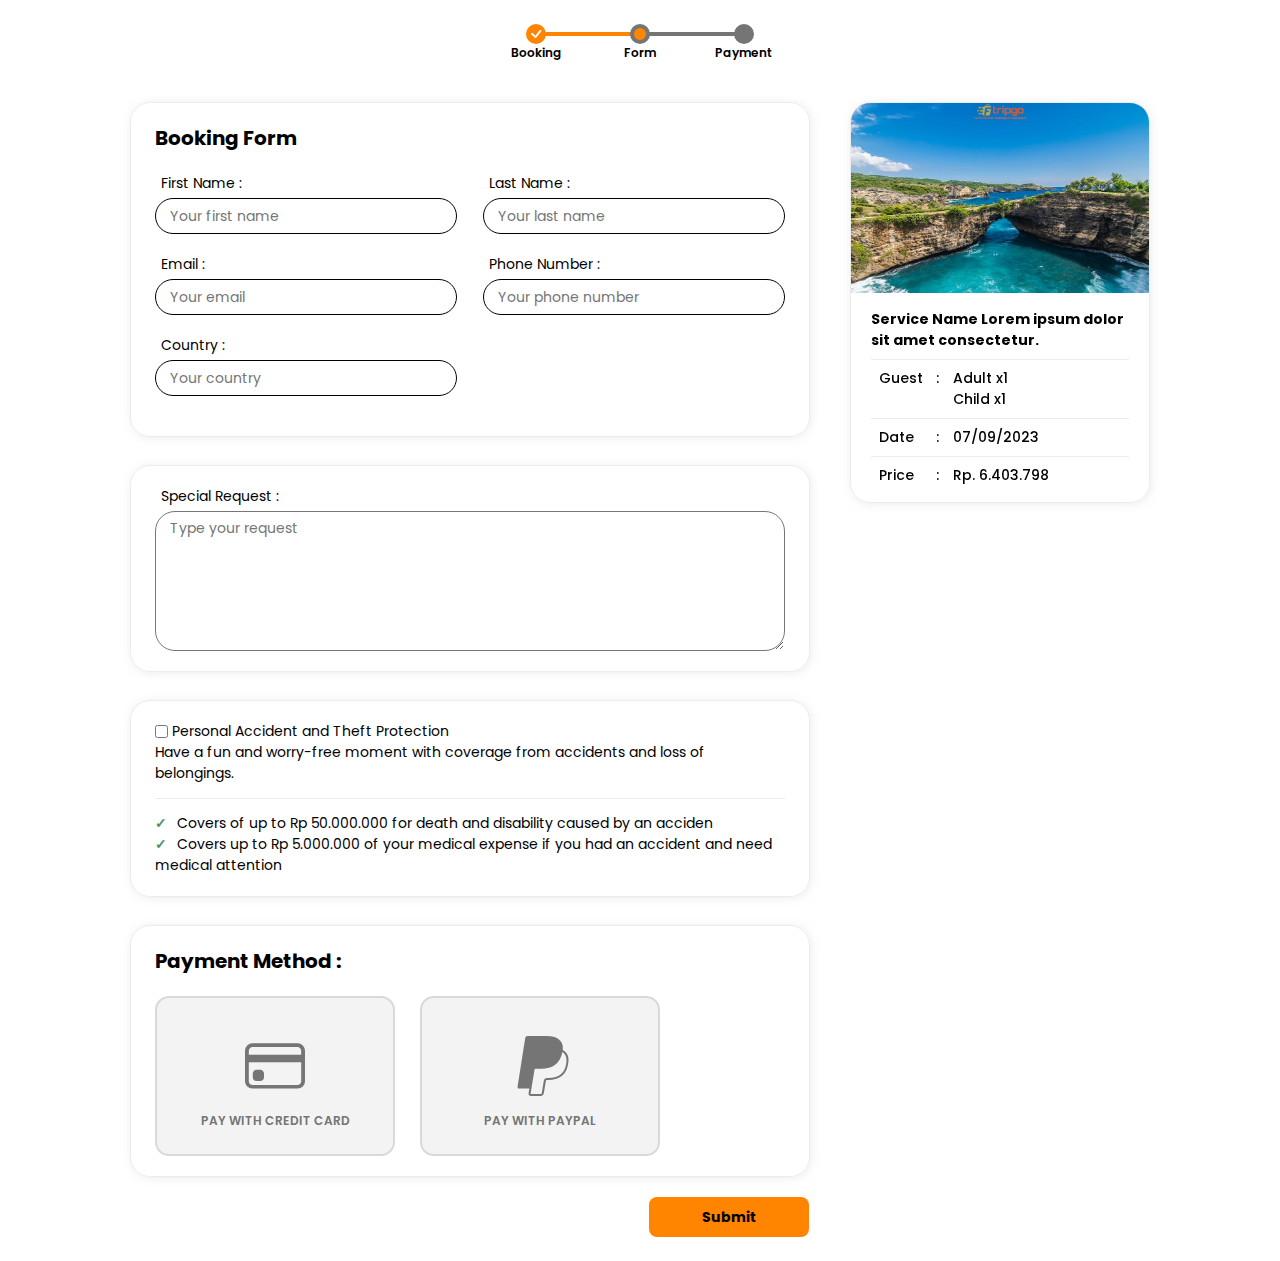
==== commit 0e6b64e5: "add infant form, add image service" ====
--- a/booking-form/index.html
+++ b/booking-form/index.html
@@ -99,33 +99,6 @@
               />
             </label>
           </div>
-          <!-- <div class="form-booking10101">
-            <h2 class="title-form10101">Pickup Details</h2>
-            <label for="pickup-loc" class="inputs-booking10101">
-              <div class="label-witherr11">
-                <p>Pickup location :</p>
-                <p id="err-pickup" class="err-input10101">*input empty</p>
-              </div>
-              <input
-                type="text"
-                name="pickup"
-                id="pickup-loc"
-                placeholder="Pickup location"
-              />
-            </label>
-            <label for="dropoff-loc" class="inputs-booking10101">
-              <div class="label-witherr11">
-                <p>Drop-off location :</p>
-                <p id="err-dropoff" class="err-input10101">*input empty</p>
-              </div>
-              <input
-                type="text"
-                name="dropoff"
-                id="dropoff-loc"
-                placeholder="Drop-off location"
-              />
-            </label>
-          </div> -->
           <div class="form-booking10101">
             <label for="request" class="inputs-booking10101">
               <p>Special Request :</p>
@@ -184,23 +157,31 @@
 
         <span class="side-content111">
           <div class="result-side111">
-            <h2 class="mb-2">
-              Service Name Lorem ipsum dolor sit amet consectetur.
-            </h2>
-            <div class="flexgap5678">
-              <p class="tags8909">Guest</p>
-              <span>
-                <p>Adult x1</p>
-                <p>Child x1</p>
-              </span>
+            <div class="image-service1111">
+              <img
+                src="../assets/img/2-broken-beach-1-870x555.jpg"
+                alt="display-service"
+              />
             </div>
-            <div class="flexgap5678">
-              <p class="tags8909">Date</p>
-              <p>07/09/2023</p>
-            </div>
-            <div class="flexgap5678">
-              <p class="tags8909">Price</p>
-              <p>Rp. 6.403.798</p>
+            <div class="desc-result1111">
+              <h2 class="mb-2">
+                Service Name Lorem ipsum dolor sit amet consectetur.
+              </h2>
+              <div class="flexgap5678">
+                <p class="tags8909">Guest</p>
+                <span>
+                  <p>Adult x1</p>
+                  <p>Child x1</p>
+                </span>
+              </div>
+              <div class="flexgap5678">
+                <p class="tags8909">Date</p>
+                <p>07/09/2023</p>
+              </div>
+              <div class="flexgap5678">
+                <p class="tags8909">Price</p>
+                <p>Rp. 6.403.798</p>
+              </div>
             </div>
           </div>
         </span>
--- a/css/global.css
+++ b/css/global.css
@@ -73,6 +73,9 @@
   display: flex;
   align-items: center;
   gap: 4px;
+}
+.flex-1111 {
+  flex: 1;
 }
 .flex-wrap111 {
   display: flex;
@@ -851,19 +854,27 @@
   border-radius: 20px;
   border: none;
   outline: none;
+  max-width: 180px;
 }
 .input-qty111 {
   display: flex;
   align-items: center;
-  gap: 14px;
+  gap: 8px;
   padding: 6px 12px;
   background-color: var(--color-slate-80);
   border-radius: 20px;
+  position: relative;
 }
 .input-qty111 p {
   font-style: italic;
   color: var(--color-accent);
   margin-right: auto;
+}
+.input-qty111 .info-age1111 {
+  font-size: 12px;
+  position: absolute;
+  top: -16px;
+  right: 4px;
 }
 .input-qty111 input {
   width: 24px;
@@ -879,8 +890,8 @@
   font-size: 20px;
 }
 .btn-qty111 {
-  width: 24px;
-  height: 24px;
+  width: 22px;
+  height: 22px;
   border-radius: 50%;
   border: solid 2px black;
   display: grid;
@@ -1163,7 +1174,7 @@
 
 /* END OTHER DESCRIPTIONS */
 
-/* BOOKING PAGE */
+/* BOOKING FORM PAGE */
 .container2side1111 {
   display: flex;
   gap: 20px;
@@ -1353,13 +1364,34 @@
   width: 100%;
   display: flex;
   flex-direction: column;
-  padding: 16px 20px;
+  /* padding: 16px 20px; */
+  overflow: hidden;
   border: solid 1px var(--color-slate-80);
   border-radius: 20px;
   box-shadow: 1px 1px 8px var(--color-slate-80);
   position: sticky;
   top: 14px;
   left: 0;
+}
+.desc-result1111 {
+  width: 100%;
+  display: flex;
+  flex-direction: column;
+  padding: 16px 20px;
+  overflow: hidden;
+}
+.image-service1111 {
+  width: 100%;
+  display: flex;
+  /* height: 160px; */
+  /* padding: 20px; */
+}
+.image-service1111 img {
+  width: 100%;
+  height: 100%;
+  object-fit: cover;
+  /* border-top-left-radius: 14px;
+  border-top-right-radius: 14px; */
 }
 .flexgap5678 {
   display: flex;
@@ -1636,12 +1668,18 @@
   .form-input-booking1111 {
     flex-direction: column;
   }
+  .label-form1111 #datepicker,
   .flatpickr-mobile {
-    width: 100%;
+    max-width: 100%;
     height: 40px;
   }
   .form-input-booking1111 .flex {
     flex-wrap: wrap;
+  }
+  .input-qty111 .info-age1111 {
+    position: static;
+    margin-left: auto;
+    margin-right: 4px;
   }
   .form-input-booking1111 .input-qty111 {
     width: 100%;
@@ -1735,13 +1773,13 @@
   .actionpage1270 button {
     flex: 1;
   }
-}
-
-.cardresult-payment1021 * {
-  font-size: 14px;
-}
-.tablehead-th1011 {
-  width: 124px;
+
+  .cardresult-payment1021 * {
+    font-size: 14px;
+  }
+  .tablehead-th1011 {
+    width: 124px;
+  }
 }
 
 .long-text {
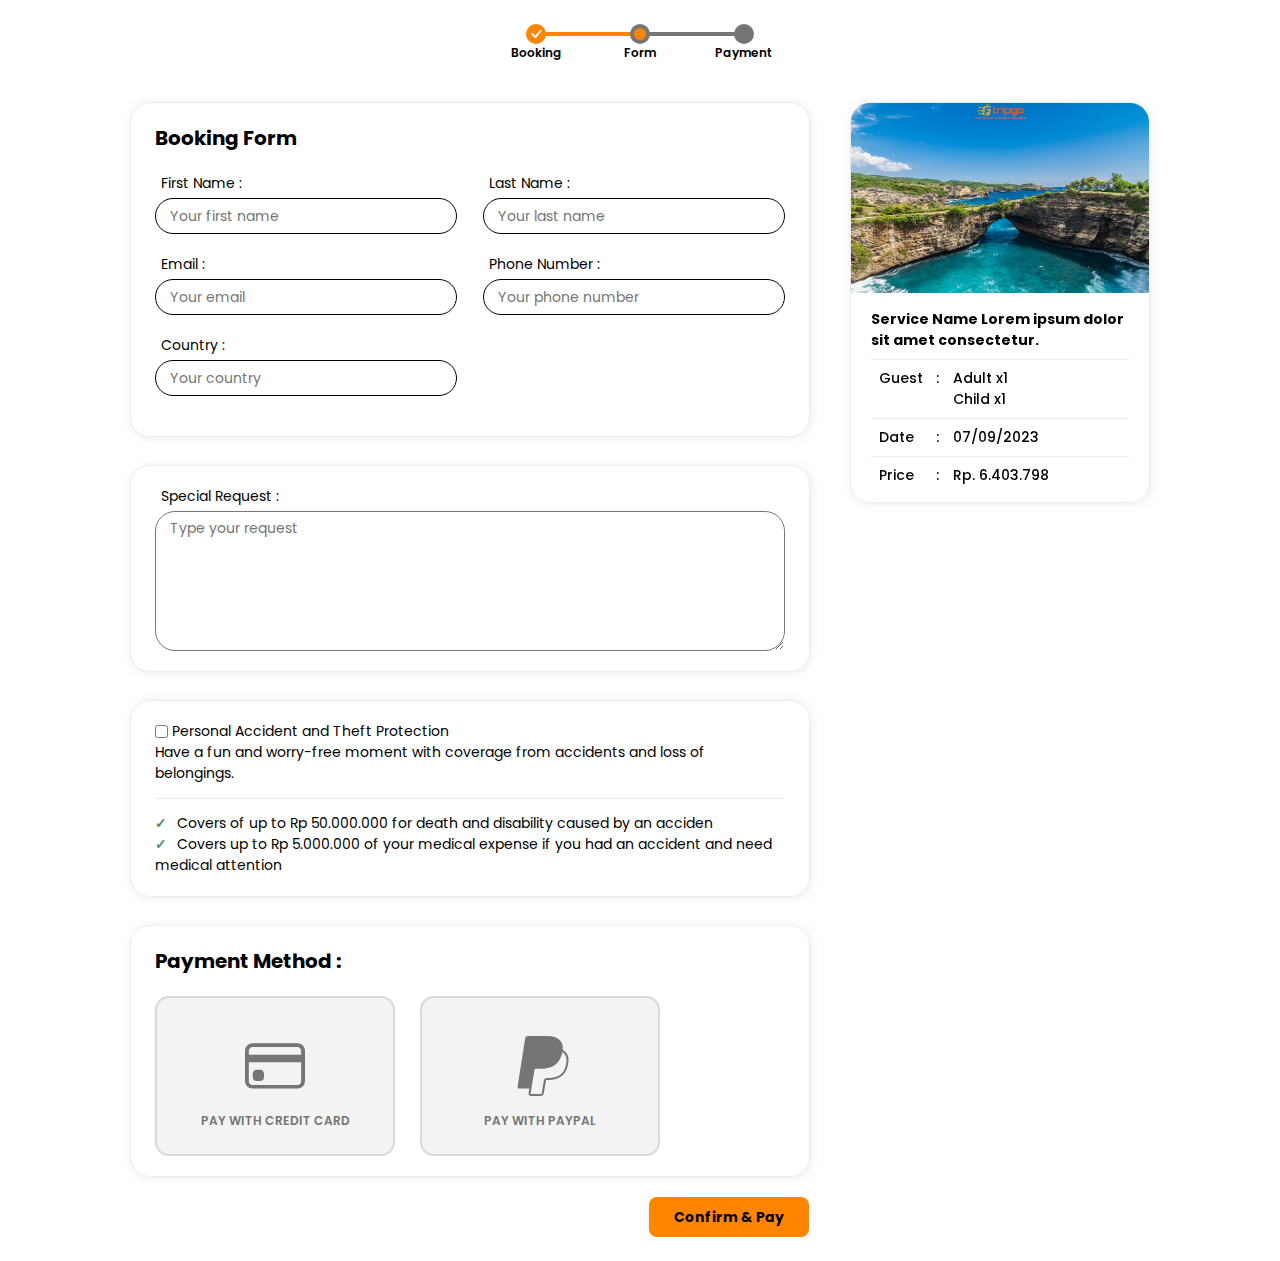
==== commit 012baecc: "cange name btn" ====
--- a/booking-form/index.html
+++ b/booking-form/index.html
@@ -187,7 +187,7 @@
         </span>
       </section>
       <div class="actionpage1270">
-        <button id="submit-booking" class="btn-prime">Submit</button>
+        <button id="submit-booking" class="btn-prime">Confirm & Pay</button>
       </div>
     </main>
   </body>
